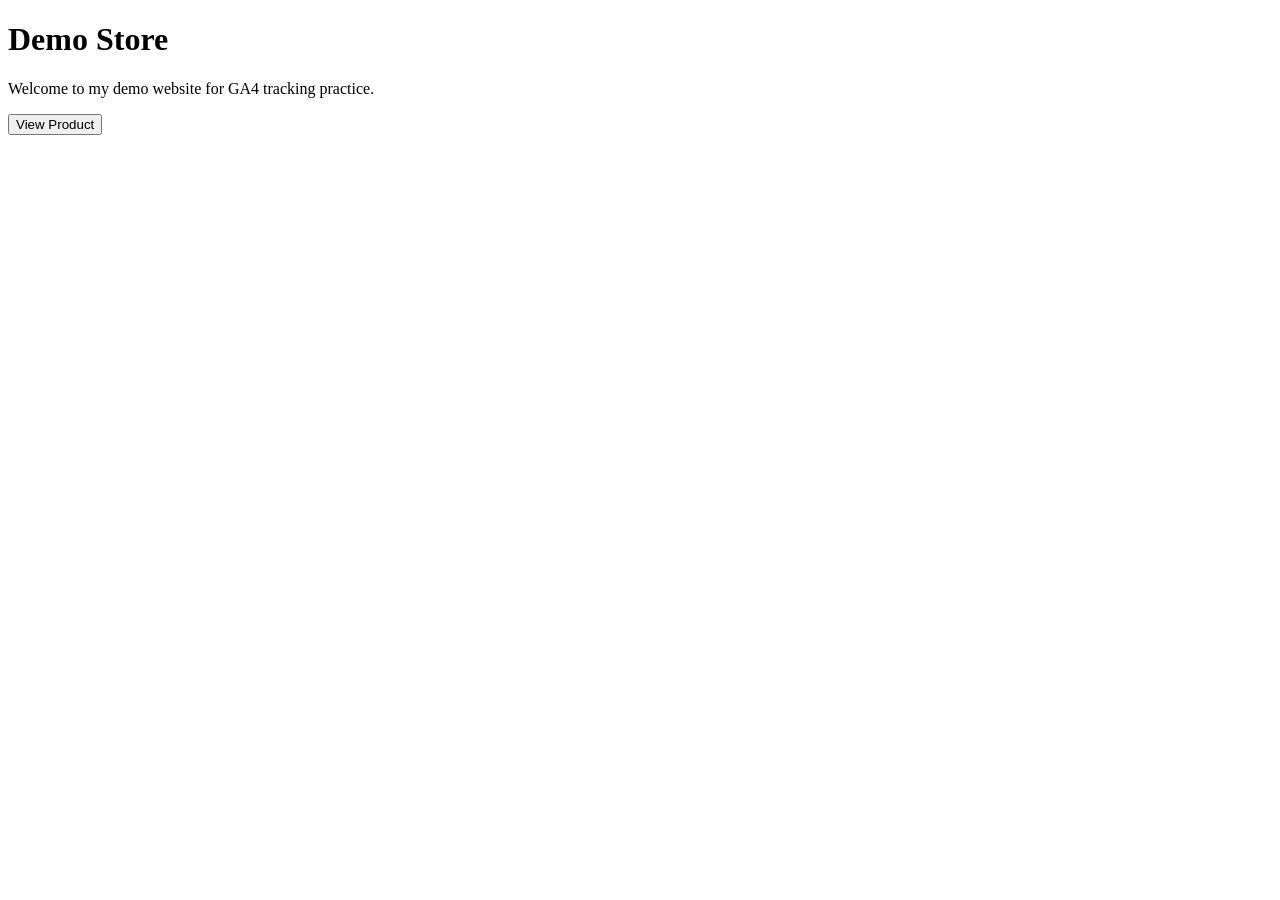
==== index.html @ 9cfee871 "Create index.html Home page" ====
<!DOCTYPE html>
<html>
<head>
  <title>Home | Demo Store</title>
</head>
<body>
  <h1>Demo Store</h1>
  <p>Welcome to my demo website for GA4 tracking practice.</p>

  <a href="product.html">
    <button>View Product</button>
  </a>
</body>
</html>
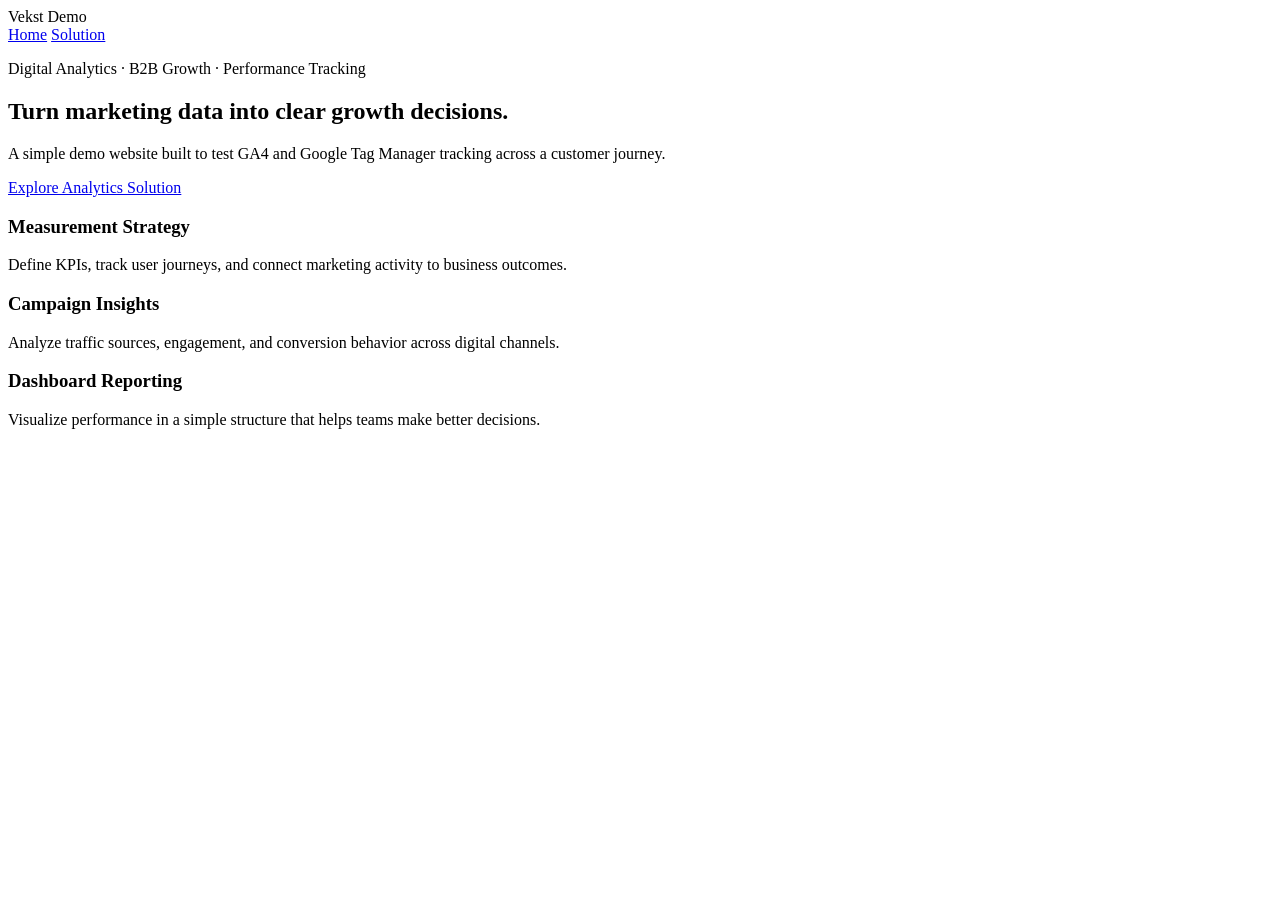
==== commit cd47cf64: "Update index.html" ====
--- a/index.html
+++ b/index.html
@@ -1,14 +1,40 @@
 <!DOCTYPE html>
 <html>
 <head>
-  <title>Home | Demo Store</title>
+  <title>Vekst Analytics Demo | Home</title>
+  <link rel="stylesheet" href="style.css">
 </head>
 <body>
-  <h1>Demo Store</h1>
-  <p>Welcome to my demo website for GA4 tracking practice.</p>
+  <header>
+    <div class="logo">Vekst Demo</div>
+    <nav>
+      <a href="index.html">Home</a>
+      <a href="product.html">Solution</a>
+    </nav>
+  </header>
 
-  <a href="product.html">
-    <button>View Product</button>
-  </a>
+  <section class="hero">
+    <p class="tag">Digital Analytics · B2B Growth · Performance Tracking</p>
+    <h1>Turn marketing data into clear growth decisions.</h1>
+    <p class="sub">
+      A simple demo website built to test GA4 and Google Tag Manager tracking across a customer journey.
+    </p>
+    <a href="product.html" class="btn">Explore Analytics Solution</a>
+  </section>
+
+  <section class="cards">
+    <div class="card">
+      <h3>Measurement Strategy</h3>
+      <p>Define KPIs, track user journeys, and connect marketing activity to business outcomes.</p>
+    </div>
+    <div class="card">
+      <h3>Campaign Insights</h3>
+      <p>Analyze traffic sources, engagement, and conversion behavior across digital channels.</p>
+    </div>
+    <div class="card">
+      <h3>Dashboard Reporting</h3>
+      <p>Visualize performance in a simple structure that helps teams make better decisions.</p>
+    </div>
+  </section>
 </body>
 </html>
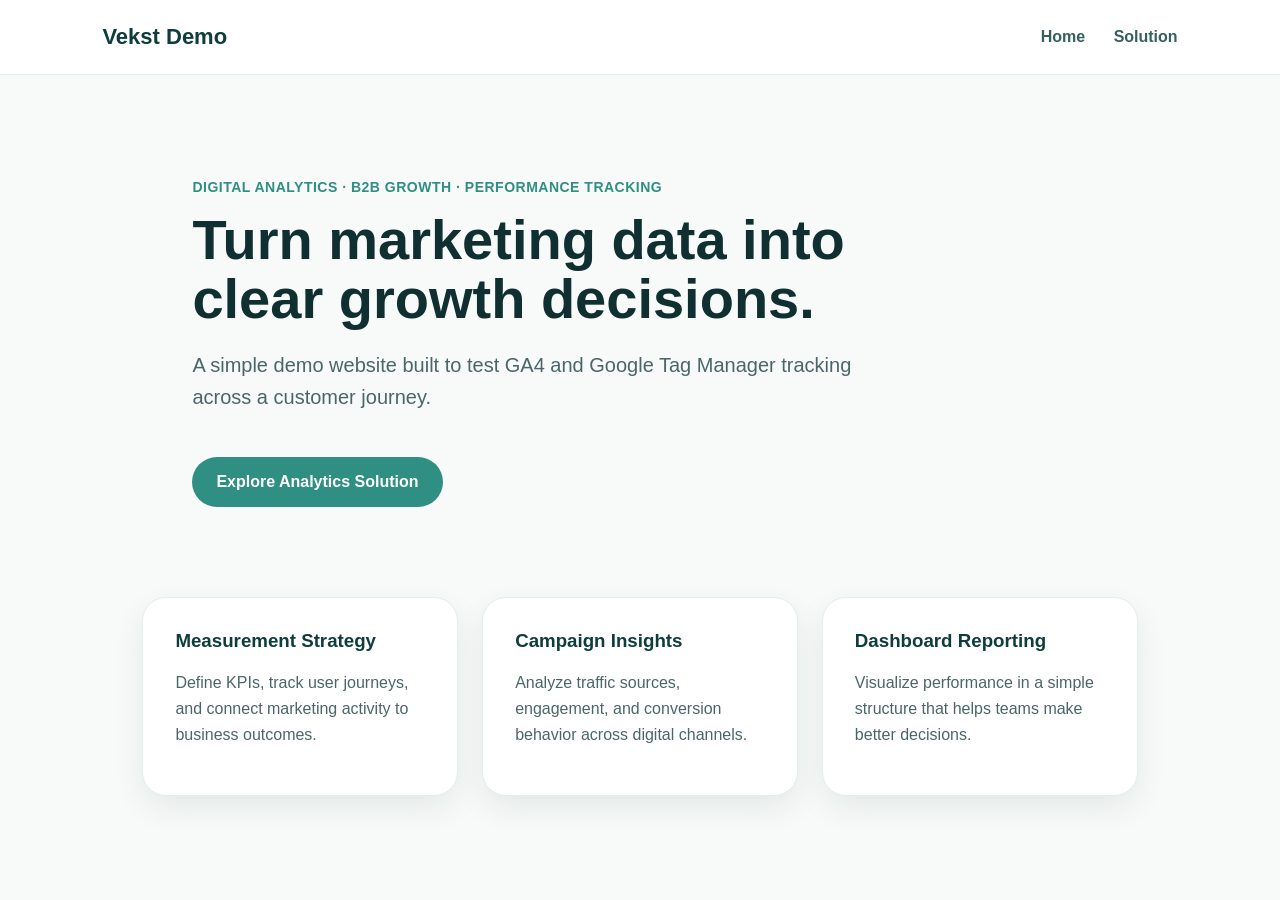
==== commit 97a04779: "Update index.html" ====
--- a/index.html
+++ b/index.html
@@ -2,39 +2,60 @@
 <html>
 <head>
   <title>Vekst Analytics Demo | Home</title>
-  <link rel="stylesheet" href="style.css">
+  <link rel="stylesheet" href="style.css?v=3">
 </head>
+
 <body>
+
+  <!-- Header -->
   <header>
     <div class="logo">Vekst Demo</div>
     <nav>
       <a href="index.html">Home</a>
-      <a href="product.html">Solution</a>
+      <a href="product.html?v=3">Solution</a>
     </nav>
   </header>
 
+  <!-- Hero Section -->
   <section class="hero">
     <p class="tag">Digital Analytics · B2B Growth · Performance Tracking</p>
+
     <h1>Turn marketing data into clear growth decisions.</h1>
+
     <p class="sub">
       A simple demo website built to test GA4 and Google Tag Manager tracking across a customer journey.
     </p>
-    <a href="product.html" class="btn">Explore Analytics Solution</a>
+
+    <a href="product.html?v=3" class="btn">
+      Explore Analytics Solution
+    </a>
   </section>
 
+  <!-- Features -->
   <section class="cards">
+
     <div class="card">
       <h3>Measurement Strategy</h3>
-      <p>Define KPIs, track user journeys, and connect marketing activity to business outcomes.</p>
+      <p>
+        Define KPIs, track user journeys, and connect marketing activity to business outcomes.
+      </p>
     </div>
+
     <div class="card">
       <h3>Campaign Insights</h3>
-      <p>Analyze traffic sources, engagement, and conversion behavior across digital channels.</p>
+      <p>
+        Analyze traffic sources, engagement, and conversion behavior across digital channels.
+      </p>
     </div>
+
     <div class="card">
       <h3>Dashboard Reporting</h3>
-      <p>Visualize performance in a simple structure that helps teams make better decisions.</p>
+      <p>
+        Visualize performance in a simple structure that helps teams make better decisions.
+      </p>
     </div>
+
   </section>
+
 </body>
 </html>
--- a/style.css
+++ b/style.css
@@ -0,0 +1,153 @@
+* {
+  box-sizing: border-box;
+}
+
+body {
+  margin: 0;
+  font-family: Arial, Helvetica, sans-serif;
+  background: #f7faf9;
+  color: #102a2c;
+}
+
+header {
+  display: flex;
+  justify-content: space-between;
+  align-items: center;
+  padding: 24px 8%;
+  background: #ffffff;
+  border-bottom: 1px solid #e5eeee;
+}
+
+.logo {
+  font-size: 22px;
+  font-weight: 700;
+  color: #0f3d3e;
+}
+
+nav a {
+  margin-left: 24px;
+  text-decoration: none;
+  color: #355f61;
+  font-weight: 600;
+}
+
+.hero, .product {
+  padding: 90px 8%;
+  max-width: 1100px;
+  margin: auto;
+}
+
+.tag {
+  color: #2f8f83;
+  font-weight: 700;
+  letter-spacing: 0.5px;
+  text-transform: uppercase;
+  font-size: 14px;
+}
+
+h1 {
+  font-size: 56px;
+  line-height: 1.05;
+  max-width: 780px;
+  margin: 16px 0;
+  color: #0f2f31;
+}
+
+.sub {
+  font-size: 20px;
+  line-height: 1.6;
+  max-width: 680px;
+  color: #4b6668;
+}
+
+.btn {
+  display: inline-block;
+  margin-top: 24px;
+  padding: 16px 24px;
+  background: #2f8f83;
+  color: white;
+  text-decoration: none;
+  border-radius: 999px;
+  border: none;
+  font-weight: 700;
+  cursor: pointer;
+  font-size: 16px;
+}
+
+.btn:hover {
+  background: #246f66;
+}
+
+.cards {
+  display: grid;
+  grid-template-columns: repeat(3, 1fr);
+  gap: 24px;
+  padding: 0 8% 80px;
+  max-width: 1200px;
+  margin: auto;
+}
+
+.card, .product-box {
+  background: #ffffff;
+  padding: 32px;
+  border-radius: 24px;
+  box-shadow: 0 12px 30px rgba(16, 42, 44, 0.08);
+  border: 1px solid #e5eeee;
+}
+
+.card h3, .product-box h2 {
+  color: #0f3d3e;
+  margin-top: 0;
+}
+
+.card p, li {
+  color: #4b6668;
+  line-height: 1.6;
+}
+
+.product-box {
+  margin-top: 32px;
+  max-width: 620px;
+}
+
+ul {
+  padding-left: 22px;
+}
+
+form {
+  margin-top: 28px;
+}
+
+label {
+  display: block;
+  margin: 16px 0 8px;
+  font-weight: 700;
+  color: #0f3d3e;
+}
+
+input {
+  width: 100%;
+  padding: 14px;
+  border-radius: 12px;
+  border: 1px solid #c9dada;
+  font-size: 16px;
+}
+
+.full {
+  width: 100%;
+}
+
+@media (max-width: 800px) {
+  h1 {
+    font-size: 38px;
+  }
+
+  .cards {
+    grid-template-columns: 1fr;
+  }
+
+  header {
+    flex-direction: column;
+    gap: 12px;
+  }
+}
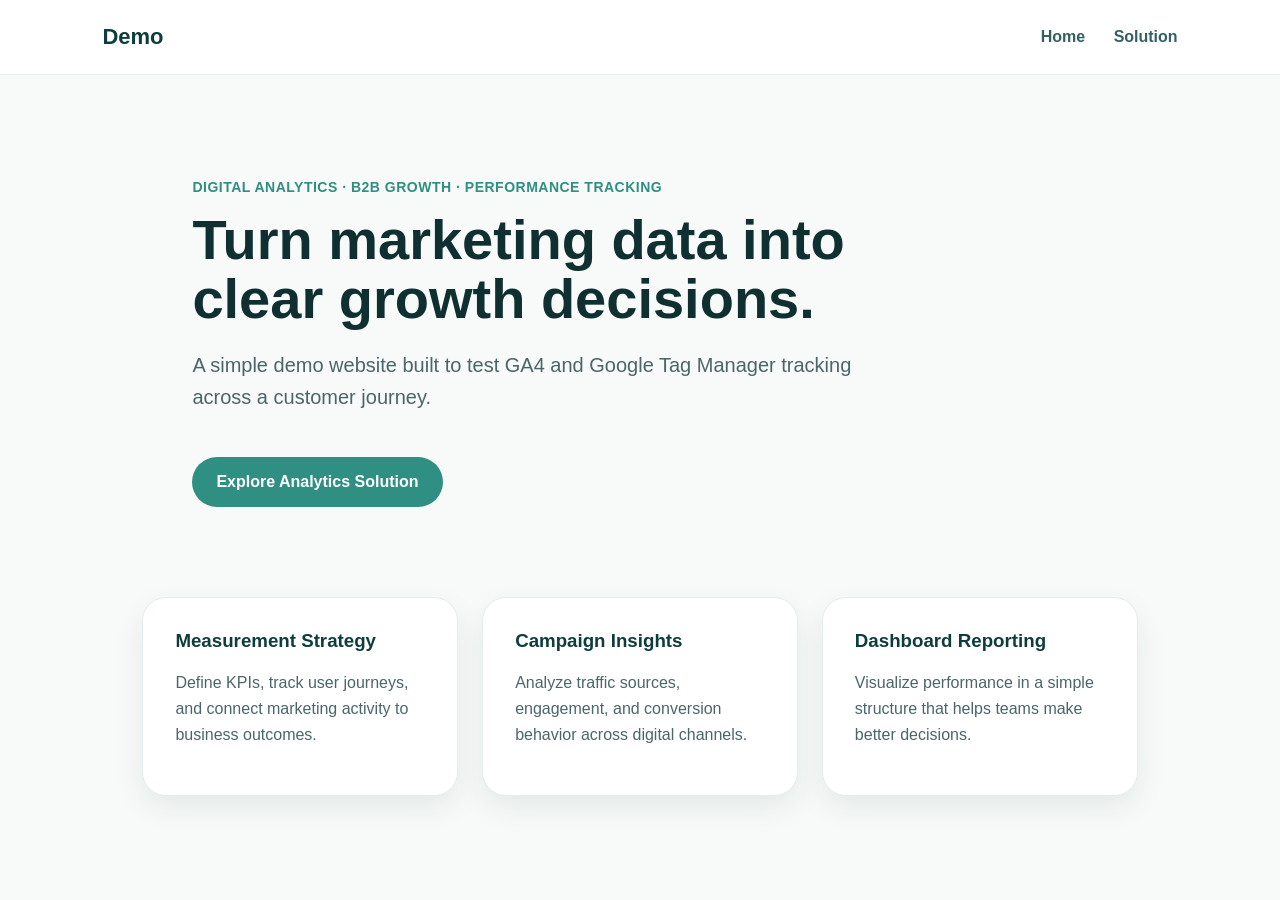
==== commit 28f46dc2: "Update index.html" ====
--- a/index.html
+++ b/index.html
@@ -1,15 +1,25 @@
 <!DOCTYPE html>
 <html>
 <head>
-  <title>Vekst Analytics Demo | Home</title>
+  <!-- Google Tag Manager -->
+<script>(function(w,d,s,l,i){w[l]=w[l]||[];w[l].push({'gtm.start':
+new Date().getTime(),event:'gtm.js'});var f=d.getElementsByTagName(s)[0],
+j=d.createElement(s),dl=l!='dataLayer'?'&l='+l:'';j.async=true;j.src=
+'https://www.googletagmanager.com/gtm.js?id='+i+dl;f.parentNode.insertBefore(j,f);
+})(window,document,'script','dataLayer','GTM-TQ9VWLLV');</script>
+<!-- End Google Tag Manager -->
+  <title>Analytics Demo | Home</title>
   <link rel="stylesheet" href="style.css?v=3">
 </head>
 
 <body>
-
+<!-- Google Tag Manager (noscript) -->
+<noscript><iframe src="https://www.googletagmanager.com/ns.html?id=GTM-TQ9VWLLV"
+height="0" width="0" style="display:none;visibility:hidden"></iframe></noscript>
+<!-- End Google Tag Manager (noscript) -->
   <!-- Header -->
   <header>
-    <div class="logo">Vekst Demo</div>
+    <div class="logo">Demo</div>
     <nav>
       <a href="index.html">Home</a>
       <a href="product.html?v=3">Solution</a>
